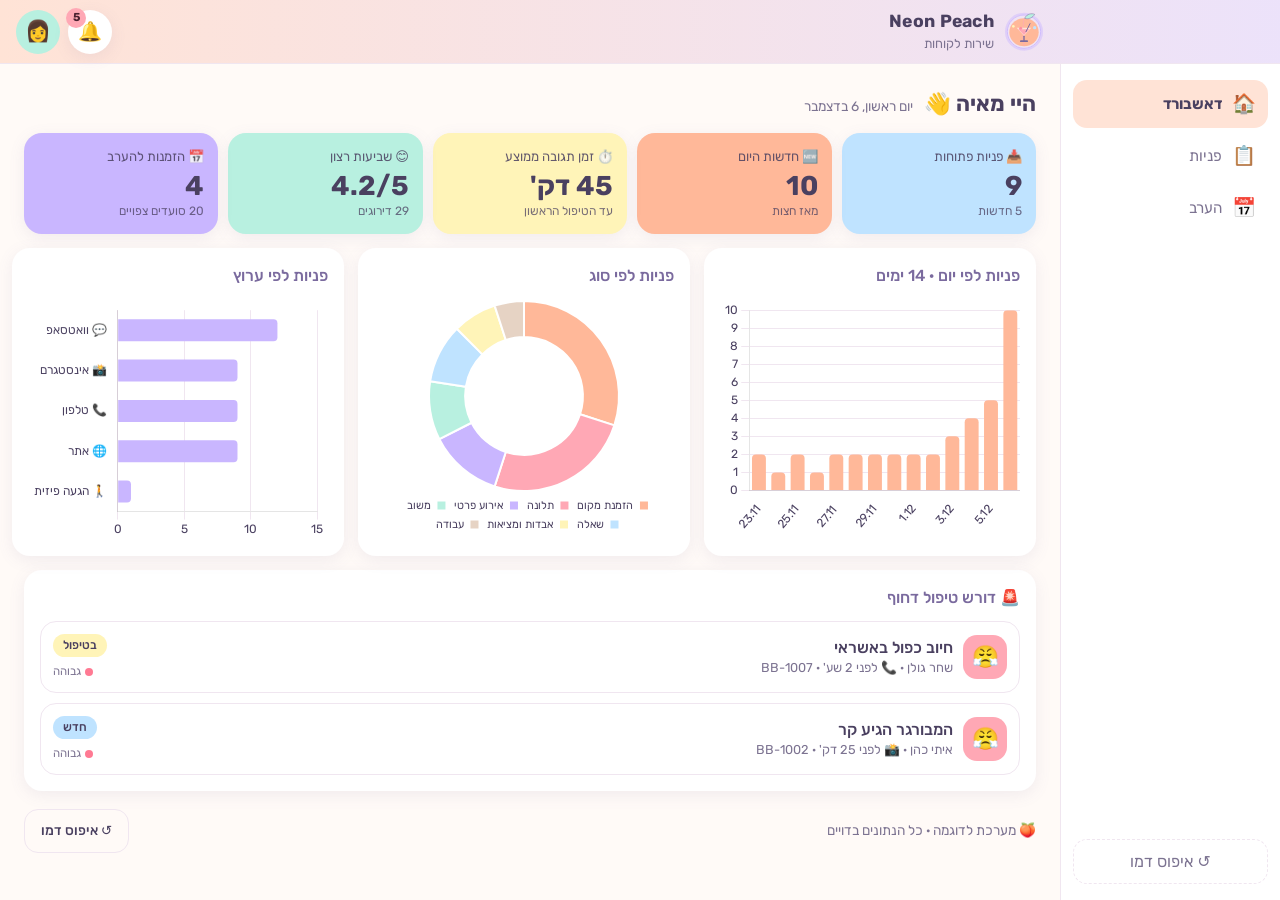
==== index.html @ 72d0e00c "Build Neon Peach customer service dashboard Dashboard with KPIs, charts, urgent list, filterable tic" ====
<!doctype html>
<html lang="he" dir="rtl">
<head>
  <meta charset="utf-8">
  <meta name="viewport" content="width=device-width, initial-scale=1">
  <title>Neon Peach · שירות לקוחות</title>
  <meta name="theme-color" content="#FFB899">
  <link rel="icon" href="assets/logo.svg" type="image/svg+xml">
  <link rel="preconnect" href="https://fonts.googleapis.com">
  <link rel="preconnect" href="https://fonts.gstatic.com" crossorigin>
  <link href="https://fonts.googleapis.com/css2?family=Rubik:wght@400;500;700&display=swap" rel="stylesheet">
  <link rel="stylesheet" href="styles.css">
</head>
<body>
  <header class="topbar">
    <div class="brand">
      <img src="assets/logo.svg" alt="" width="40" height="40">
      <div>
        <div class="brand-name">Neon Peach</div>
        <div class="brand-sub">שירות לקוחות</div>
      </div>
    </div>
    <div class="topbar-actions">
      <button class="icon-btn" id="bellBtn" aria-label="פניות חדשות">🔔<span class="badge" id="bellCount">0</span></button>
      <div class="me" title="מאיה · שירות לקוחות">👩</div>
    </div>
  </header>

  <nav class="nav" aria-label="ניווט ראשי">
    <button class="nav-item active" data-view="dashboard"><span>🏠</span>דאשבורד</button>
    <button class="nav-item" data-view="tickets"><span>📋</span>פניות</button>
    <button class="nav-item" data-view="tonight"><span>📅</span>הערב</button>
    <button class="nav-reset js-reset" id="resetBtn" title="החזרת הנתונים למצב ההתחלתי">↺ איפוס דמו</button>
  </nav>

  <main class="main">
    <!-- Dashboard -->
    <section class="view active" id="view-dashboard">
      <h1 class="view-title">היי מאיה 👋 <small id="todayLabel"></small></h1>
      <div class="kpis" id="kpis"></div>
      <div class="charts">
        <div class="card chart-card wide"><h2>פניות לפי יום · 14 ימים</h2><div class="chart-box"><canvas id="chartDays"></canvas></div></div>
        <div class="card chart-card"><h2>פניות לפי סוג</h2><div class="chart-box"><canvas id="chartCats"></canvas></div></div>
        <div class="card chart-card"><h2>פניות לפי ערוץ</h2><div class="chart-box"><canvas id="chartChannels"></canvas></div></div>
      </div>
      <div class="card">
        <h2>🚨 דורש טיפול דחוף</h2>
        <div class="list" id="urgentList"></div>
      </div>
      <div class="demo-footer">
        <span>🍑 מערכת לדוגמה · כל הנתונים בדויים</span>
        <button class="btn ghost js-reset">↺ איפוס דמו</button>
      </div>
    </section>

    <!-- Tickets -->
    <section class="view" id="view-tickets">
      <h1 class="view-title">פניות <small id="ticketCount"></small></h1>
      <div class="toolbar">
        <input type="search" id="search" placeholder="🔍 חיפוש לפי שם, טלפון, נושא או מזהה" aria-label="חיפוש">
        <select id="sort" aria-label="מיון">
          <option value="new">חדש ← ישן</option>
          <option value="priority">לפי עדיפות</option>
          <option value="status">לפי סטטוס</option>
        </select>
      </div>
      <div class="filters" id="filters"></div>
      <div class="list" id="ticketList"></div>
    </section>

    <!-- Tonight -->
    <section class="view" id="view-tonight">
      <h1 class="view-title">הזמנות להערב <small id="tonightSummary"></small></h1>
      <div class="list" id="tonightList"></div>
    </section>
  </main>

  <!-- Ticket details -->
  <div class="overlay" id="overlay" hidden></div>
  <aside class="drawer" id="drawer" aria-hidden="true" role="dialog" aria-modal="true" aria-labelledby="dTitle">
    <div class="drawer-handle"></div>
    <div class="drawer-body" id="drawerBody"></div>
  </aside>

  <div class="toast" id="toast" role="status" aria-live="polite"></div>

  <script src="vendor/chart.umd.js"></script>
  <script src="data.js"></script>
  <script src="app.js"></script>
</body>
</html>
---- styles.css ----
/* Neon Peach — pastel theme, mobile-first */
:root {
  --peach: #FFB899;
  --peach-soft: #FFE3D6;
  --lavender: #C9B6FF;
  --mint: #B8F0E0;
  --blue: #BFE3FF;
  --butter: #FFF4B8;
  --coral: #FFA8B5;
  --bg: #FFFAF7;
  --surface: #FFFFFF;
  --text: #4A4060;
  --muted: #7C7391;
  --deep: #7A6A9E;
  --border: #F0E6F0;
  --shadow: 0 4px 16px rgba(122, 106, 158, .10);
  --radius: 18px;
  --nav-h: 68px;
  --top-h: 64px;
}
@media (prefers-color-scheme: dark) {
  :root:not([data-theme="light"]) {
    --bg: #241F31; --surface: #312A43; --text: #F3EEFA; --muted: #B9AECF;
    --border: #463D5C; --peach-soft: #4A3A44; --shadow: 0 4px 16px rgba(0,0,0,.3);
  }
}
:root[data-theme="dark"] {
  --bg: #241F31; --surface: #312A43; --text: #F3EEFA; --muted: #B9AECF;
  --border: #463D5C; --peach-soft: #4A3A44; --shadow: 0 4px 16px rgba(0,0,0,.3);
}

* { box-sizing: border-box; }
html { -webkit-text-size-adjust: 100%; }
body {
  margin: 0; font-family: "Rubik", system-ui, sans-serif; font-size: 16px;
  background: var(--bg); color: var(--text); line-height: 1.45;
  padding-bottom: calc(var(--nav-h) + env(safe-area-inset-bottom));
  overflow-x: hidden;
}
button, input, select, textarea { font: inherit; color: inherit; }
button { cursor: pointer; }
h1, h2 { margin: 0; }
h2 { font-size: 1rem; font-weight: 500; color: var(--deep); margin-bottom: 12px; }
@media (prefers-color-scheme: dark) { :root:not([data-theme="light"]) h2 { color: var(--lavender); } }

/* Top bar */
.topbar {
  position: sticky; top: 0; z-index: 20; height: var(--top-h);
  display: flex; align-items: center; justify-content: space-between;
  padding: 0 16px; background: linear-gradient(90deg, var(--peach-soft), color-mix(in srgb, var(--lavender) 35%, var(--bg)));
  border-bottom: 1px solid var(--border);
}
.brand { display: flex; align-items: center; gap: 10px; }
.brand-name { font-weight: 700; font-size: 1.1rem; letter-spacing: .3px; }
.brand-sub { font-size: .8rem; color: var(--muted); }
.topbar-actions { display: flex; align-items: center; gap: 8px; }
.icon-btn {
  position: relative; width: 44px; height: 44px; border-radius: 50%;
  border: 0; background: var(--surface); font-size: 1.2rem; box-shadow: var(--shadow);
}
.badge {
  position: absolute; top: -2px; left: -2px; min-width: 20px; height: 20px; padding: 0 5px;
  border-radius: 10px; background: var(--coral); color: #4A2030; font-size: .72rem; font-weight: 700;
  display: grid; place-items: center;
}
.me { width: 44px; height: 44px; border-radius: 50%; background: var(--mint); display: grid; place-items: center; font-size: 1.3rem; }

/* Navigation: bottom bar on mobile */
.nav {
  position: fixed; bottom: 0; inset-inline: 0; z-index: 20;
  height: calc(var(--nav-h) + env(safe-area-inset-bottom)); padding-bottom: env(safe-area-inset-bottom);
  display: flex; background: var(--surface); border-top: 1px solid var(--border); box-shadow: 0 -4px 16px rgba(122,106,158,.08);
}
.nav-item {
  flex: 1; border: 0; background: none; display: flex; flex-direction: column; align-items: center; justify-content: center;
  gap: 2px; font-size: .78rem; color: var(--muted);
}
.nav-item span { font-size: 1.35rem; }
.nav-item.active { color: var(--text); font-weight: 700; }
.nav-item.active span { background: var(--peach-soft); border-radius: 12px; padding: 0 14px; }
.nav-reset { display: none; }

/* Main */
.main { padding: 16px; max-width: 1280px; margin: 0 auto; }
.view { display: none; }
.view.active { display: block; animation: fade .2s ease; }
@keyframes fade { from { opacity: 0; transform: translateY(4px); } }
.view-title { font-size: 1.35rem; margin-bottom: 14px; }
.view-title small { font-size: .85rem; color: var(--muted); font-weight: 400; margin-inline-start: 6px; }
.card { background: var(--surface); border-radius: var(--radius); padding: 16px; box-shadow: var(--shadow); margin-bottom: 14px; }

/* KPIs */
.kpis { display: grid; grid-template-columns: repeat(2, minmax(0, 1fr)); gap: 10px; margin-bottom: 14px; }
.kpi { border-radius: var(--radius); padding: 14px; color: #4A4060; box-shadow: var(--shadow); }
.kpi:last-child:nth-child(odd) { grid-column: 1 / -1; }
.kpi-label { font-size: .82rem; opacity: .85; }
.kpi-value { font-size: 1.7rem; font-weight: 700; line-height: 1.2; margin-top: 4px; }
.kpi-hint { font-size: .75rem; opacity: .75; }

/* Charts */
.charts { display: grid; grid-template-columns: 1fr; gap: 0; }
.chart-box { position: relative; height: 220px; }

/* Lists / ticket cards */
.list { display: flex; flex-direction: column; gap: 10px; }
.ticket {
  display: grid; grid-template-columns: 44px 1fr auto; gap: 10px; align-items: center;
  width: 100%; text-align: start; border: 1px solid var(--border); background: var(--surface);
  border-radius: 16px; padding: 12px; box-shadow: var(--shadow);
}
.card .ticket { box-shadow: none; }
.ticket-emoji { width: 44px; height: 44px; border-radius: 14px; display: grid; place-items: center; font-size: 1.35rem; }
.ticket-main { min-width: 0; }
.ticket-subject { font-weight: 500; white-space: nowrap; overflow: hidden; text-overflow: ellipsis; }
.ticket-meta { font-size: .8rem; color: var(--muted); white-space: nowrap; overflow: hidden; text-overflow: ellipsis; }
.ticket-side { display: flex; flex-direction: column; align-items: flex-end; gap: 6px; }
.empty { text-align: center; color: var(--muted); padding: 30px 10px; }

.pill { display: inline-flex; align-items: center; gap: 4px; padding: 3px 10px; border-radius: 999px; font-size: .75rem; font-weight: 500; color: #4A4060; white-space: nowrap; }
.st-new { background: var(--blue); }
.st-in_progress { background: var(--butter); }
.st-resolved { background: var(--mint); }
.st-closed { background: #E6E1EE; }
.pr { font-size: .72rem; color: var(--muted); white-space: nowrap; }
.pr::before { content: ""; display: inline-block; width: 8px; height: 8px; border-radius: 50%; margin-inline-end: 4px; vertical-align: middle; }
.pr-high::before { background: #FF7A93; }
.pr-medium::before { background: #FFC15E; }
.pr-low::before { background: #8FD9B6; }

/* Toolbar + filters */
.toolbar { display: flex; gap: 8px; margin-bottom: 10px; }
.toolbar input, .toolbar select, .field select, .field textarea {
  min-height: 44px; border: 1px solid var(--border); background: var(--surface); border-radius: 14px; padding: 0 12px;
}
.toolbar input { flex: 1; min-width: 0; }
.filters { display: flex; flex-direction: column; gap: 8px; margin-bottom: 12px; }
.chip-row { display: flex; gap: 6px; overflow-x: auto; padding-bottom: 2px; scrollbar-width: none; }
.chip-row::-webkit-scrollbar { display: none; }
.chip {
  flex: none; min-height: 36px; padding: 0 12px; border-radius: 999px; border: 1px solid var(--border);
  background: var(--surface); font-size: .85rem;
}
.chip[aria-pressed="true"] { background: var(--lavender); border-color: var(--lavender); color: #3A2F55; font-weight: 500; }

/* Drawer (bottom sheet on mobile) */
.overlay { position: fixed; inset: 0; background: rgba(40, 30, 60, .35); z-index: 30; }
.drawer {
  position: fixed; z-index: 40; inset-inline: 0; bottom: 0; max-height: 92vh;
  background: var(--surface); border-radius: 24px 24px 0 0; box-shadow: 0 -8px 30px rgba(0,0,0,.15);
  transform: translateY(calc(100% + 40px)); visibility: hidden; transition: transform .25s ease, visibility .25s;
  display: flex; flex-direction: column;
}
.drawer.open { transform: none; visibility: visible; }
.drawer-handle { width: 44px; height: 5px; border-radius: 3px; background: var(--border); margin: 10px auto 0; flex: none; }
.drawer-body { overflow-y: auto; padding: 12px 16px calc(24px + env(safe-area-inset-bottom)); }
.d-head { display: flex; align-items: flex-start; gap: 10px; margin-bottom: 12px; }
.d-head h3 { margin: 0; font-size: 1.15rem; }
.d-close { margin-inline-start: auto; width: 44px; height: 44px; border-radius: 50%; border: 0; background: var(--peach-soft); font-size: 1.1rem; flex: none; }
.d-section { border-top: 1px solid var(--border); padding: 12px 0; }
.d-msg { background: var(--peach-soft); border-radius: 16px; padding: 12px; white-space: pre-wrap; }
.d-actions { display: flex; gap: 8px; margin-top: 10px; }
.btn {
  min-height: 44px; padding: 0 16px; border-radius: 14px; border: 0; background: var(--peach); color: #4A2A1E;
  font-weight: 500; display: inline-flex; align-items: center; justify-content: center; gap: 6px; text-decoration: none;
}
.btn.secondary { background: var(--lavender); color: #3A2F55; }
.btn.ghost { background: transparent; border: 1px solid var(--border); color: var(--text); }
.btn.grow { flex: 1; }
.seg { display: grid; grid-template-columns: repeat(4, 1fr); gap: 4px; background: var(--bg); padding: 4px; border-radius: 14px; }
.seg button { min-height: 40px; border: 0; border-radius: 10px; background: transparent; font-size: .85rem; }
.seg button[aria-pressed="true"] { background: var(--surface); box-shadow: var(--shadow); font-weight: 700; }
.fields { display: grid; grid-template-columns: 1fr 1fr; gap: 8px; }
.field label { display: block; font-size: .8rem; color: var(--muted); margin-bottom: 4px; }
.field select { width: 100%; }
.field textarea { width: 100%; padding: 10px 12px; min-height: 70px; resize: vertical; }
.quick { display: flex; gap: 6px; overflow-x: auto; scrollbar-width: none; padding-bottom: 4px; }
.quick .chip { background: var(--mint); border-color: var(--mint); color: #24453A; }
.timeline { list-style: none; margin: 0; padding: 0; display: flex; flex-direction: column; gap: 8px; }
.timeline li { border-inline-start: 3px solid var(--lavender); padding: 2px 10px; }
.timeline .when { font-size: .75rem; color: var(--muted); }
.kv { display: grid; grid-template-columns: auto 1fr; gap: 4px 12px; font-size: .92rem; }
.kv dt { color: var(--muted); }
.kv dd { margin: 0; }

/* Tonight */
.res-time { font-weight: 700; font-size: 1.05rem; }

/* Toast */
.toast {
  position: fixed; z-index: 50; inset-inline: 16px; bottom: calc(var(--nav-h) + 16px); margin: 0 auto; max-width: 420px;
  background: var(--text); color: var(--bg); padding: 12px 16px; border-radius: 14px; text-align: center;
  opacity: 0; transform: translateY(10px); transition: .2s; pointer-events: none;
}
.toast.show { opacity: 1; transform: none; }

:focus-visible { outline: 3px solid var(--lavender); outline-offset: 2px; }

/* Tablet */
@media (min-width: 600px) {
  .kpis { grid-template-columns: repeat(3, minmax(0, 1fr)); }
  .kpi:last-child:nth-child(odd) { grid-column: auto; }
  .charts { grid-template-columns: 1fr 1fr; gap: 0 14px; }
  .chart-card.wide { grid-column: 1 / -1; }
}

/* Desktop: sidebar + side drawer */
@media (min-width: 1024px) {
  body { padding-bottom: 0; padding-inline-start: 220px; }
  .topbar { margin-inline-start: -220px; padding-inline-start: 236px; }
  .nav {
    top: var(--top-h); bottom: 0; inset-inline-start: 0; inset-inline-end: auto; width: 220px; height: auto;
    flex-direction: column; gap: 4px; padding: 16px 12px; border-top: 0; border-inline-end: 1px solid var(--border); box-shadow: none;
  }
  .nav-item { flex: none; flex-direction: row; justify-content: flex-start; gap: 10px; padding: 10px 12px; border-radius: 14px; font-size: .95rem; }
  .nav-item span { font-size: 1.2rem; padding: 0 !important; background: none !important; }
  .nav-item.active { background: var(--peach-soft); }
  .nav-reset { display: block; margin-top: auto; border: 1px dashed var(--border); background: none; border-radius: 14px; padding: 10px; color: var(--muted); }
  .main { padding: 24px; }
  .kpis { grid-template-columns: repeat(5, minmax(0, 1fr)); }
  .charts { grid-template-columns: 2fr 1fr 1fr; }
  .chart-card.wide { grid-column: auto; }
  .chart-box { height: 240px; }
  .drawer {
    inset-inline-start: auto; inset-inline-end: 0; top: 0; bottom: 0; width: 440px; max-height: none;
    border-radius: 24px 0 0 24px; transform: translateX(calc(-100% - 40px));
  }
  .drawer.open { transform: none; }
  .drawer-handle { display: none; }
  .toast { bottom: 24px; }
}

.demo-footer { display: flex; align-items: center; justify-content: space-between; gap: 10px; flex-wrap: wrap; color: var(--muted); font-size: .85rem; padding: 4px 0 12px; }
.sr { position: absolute; width: 1px; height: 1px; overflow: hidden; clip: rect(0 0 0 0); white-space: nowrap; }
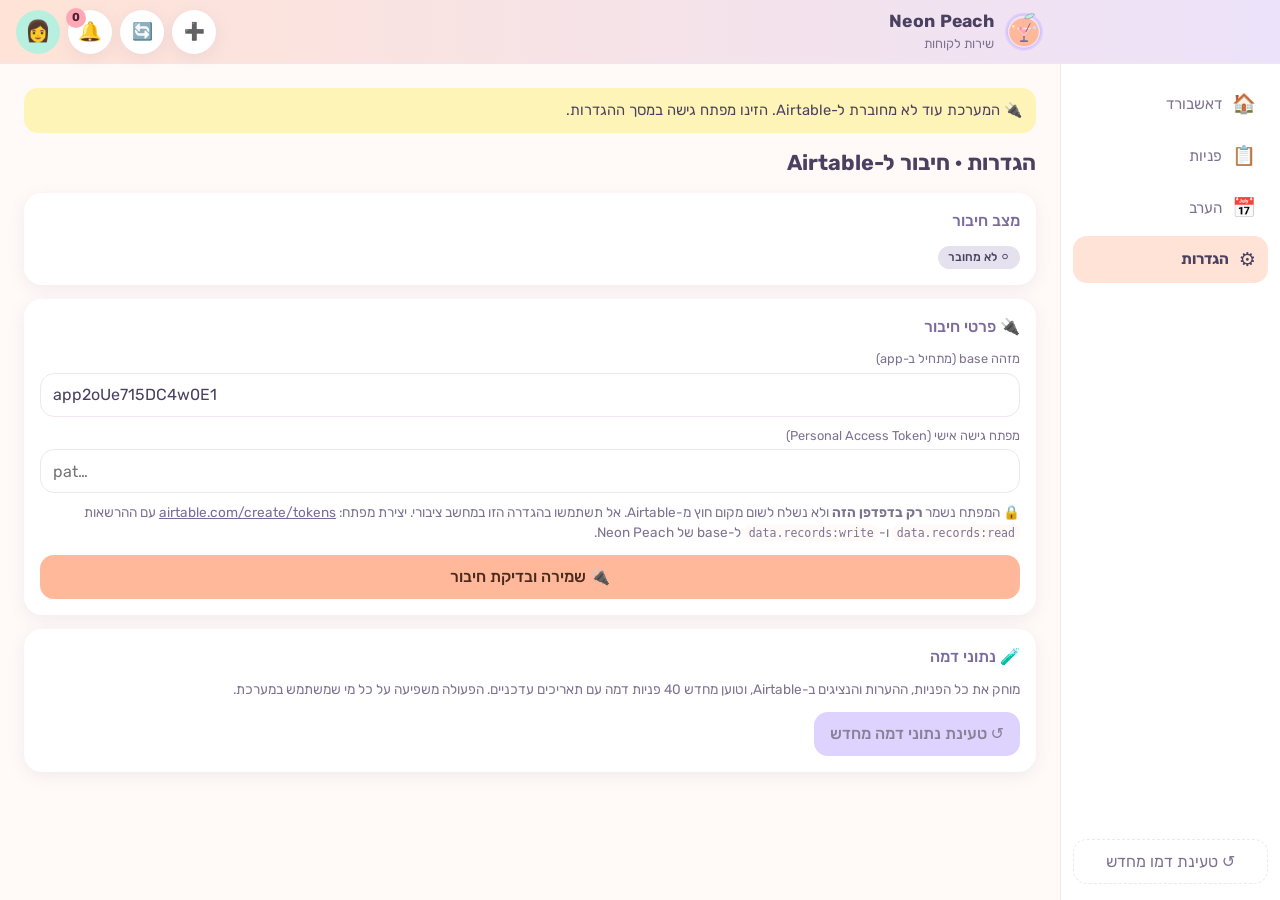
==== commit 4c21d7f6: "Connect dashboard to Airtable All tickets, notes and agents are read from and written to Airtable. A" ====
--- a/index.html
+++ b/index.html
@@ -21,6 +21,8 @@
       </div>
     </div>
     <div class="topbar-actions">
+      <button class="icon-btn js-new" aria-label="פנייה חדשה" title="פנייה חדשה">➕</button>
+      <button class="icon-btn" id="refreshBtn" aria-label="רענון נתונים מ-Airtable" title="רענון מ-Airtable">🔄</button>
       <button class="icon-btn" id="bellBtn" aria-label="פניות חדשות">🔔<span class="badge" id="bellCount">0</span></button>
       <div class="me" title="מאיה · שירות לקוחות">👩</div>
     </div>
@@ -30,10 +32,12 @@
     <button class="nav-item active" data-view="dashboard"><span>🏠</span>דאשבורד</button>
     <button class="nav-item" data-view="tickets"><span>📋</span>פניות</button>
     <button class="nav-item" data-view="tonight"><span>📅</span>הערב</button>
-    <button class="nav-reset js-reset" id="resetBtn" title="החזרת הנתונים למצב ההתחלתי">↺ איפוס דמו</button>
+    <button class="nav-item" data-view="settings"><span>⚙️</span>הגדרות</button>
+    <button class="nav-reset js-reset" id="resetBtn" title="מחיקת הנתונים ב-Airtable וטעינת נתוני הדמה מחדש">↺ טעינת דמו מחדש</button>
   </nav>
 
   <main class="main">
+    <div class="conn" id="connStatus" role="status" aria-live="polite" hidden></div>
     <!-- Dashboard -->
     <section class="view active" id="view-dashboard">
       <h1 class="view-title">היי מאיה 👋 <small id="todayLabel"></small></h1>
@@ -48,14 +52,14 @@
         <div class="list" id="urgentList"></div>
       </div>
       <div class="demo-footer">
-        <span>🍑 מערכת לדוגמה · כל הנתונים בדויים</span>
-        <button class="btn ghost js-reset">↺ איפוס דמו</button>
+        <span>🍑 מערכת לדוגמה · הנתונים נשמרים ב-Airtable</span>
+        <button class="btn ghost js-reset">↺ טעינת נתוני דמה מחדש</button>
       </div>
     </section>
 
     <!-- Tickets -->
     <section class="view" id="view-tickets">
-      <h1 class="view-title">פניות <small id="ticketCount"></small></h1>
+      <div class="title-row"><h1 class="view-title">פניות <small id="ticketCount"></small></h1><button class="btn js-new">➕ פנייה חדשה</button></div>
       <div class="toolbar">
         <input type="search" id="search" placeholder="🔍 חיפוש לפי שם, טלפון, נושא או מזהה" aria-label="חיפוש">
         <select id="sort" aria-label="מיון">
@@ -73,6 +77,31 @@
       <h1 class="view-title">הזמנות להערב <small id="tonightSummary"></small></h1>
       <div class="list" id="tonightList"></div>
     </section>
+
+    <!-- Settings -->
+    <section class="view" id="view-settings">
+      <h1 class="view-title">הגדרות · חיבור ל-Airtable</h1>
+      <div class="card">
+        <h2>מצב חיבור</h2>
+        <div id="setState"></div>
+      </div>
+      <form class="card form" id="settingsForm" autocomplete="off">
+        <h2>🔌 פרטי חיבור</h2>
+        <div class="field"><label for="setBase">מזהה base (מתחיל ב-app)</label><input id="setBase" dir="ltr" spellcheck="false"></div>
+        <div class="field"><label for="setToken">מפתח גישה אישי (Personal Access Token)</label><input id="setToken" type="password" dir="ltr" spellcheck="false" autocomplete="new-password"></div>
+        <p class="hint">🔒 המפתח נשמר <b>רק בדפדפן הזה</b> ולא נשלח לשום מקום חוץ מ-Airtable. אל תשתמשו בהגדרה הזו במחשב ציבורי.
+          יצירת מפתח: <a href="https://airtable.com/create/tokens" target="_blank" rel="noopener">airtable.com/create/tokens</a> עם ההרשאות <code>data.records:read</code> ו-<code>data.records:write</code> ל-base של Neon Peach.</p>
+        <div class="d-actions">
+          <button class="btn grow" type="submit" id="setSave">🔌 שמירה ובדיקת חיבור</button>
+          <button class="btn ghost" type="button" id="setDisconnect">ניתוק</button>
+        </div>
+      </form>
+      <div class="card">
+        <h2>🧪 נתוני דמה</h2>
+        <p class="hint">מוחק את כל הפניות, ההערות והנציגים ב-Airtable, וטוען מחדש 40 פניות דמה עם תאריכים עדכניים. הפעולה משפיעה על כל מי שמשתמש במערכת.</p>
+        <button class="btn secondary js-reset" id="setSeed">↺ טעינת נתוני דמה מחדש</button>
+      </div>
+    </section>
   </main>
 
   <!-- Ticket details -->
@@ -85,7 +114,9 @@
   <div class="toast" id="toast" role="status" aria-live="polite"></div>
 
   <script src="vendor/chart.umd.js"></script>
+  <script src="config.js"></script>
   <script src="data.js"></script>
+  <script src="airtable.js"></script>
   <script src="app.js"></script>
 </body>
 </html>
--- a/styles.css
+++ b/styles.css
@@ -231,3 +231,30 @@
 
 .demo-footer { display: flex; align-items: center; justify-content: space-between; gap: 10px; flex-wrap: wrap; color: var(--muted); font-size: .85rem; padding: 4px 0 12px; }
 .sr { position: absolute; width: 1px; height: 1px; overflow: hidden; clip: rect(0 0 0 0); white-space: nowrap; }
+
+/* Airtable integration */
+.conn { border-radius: 14px; padding: 12px 14px; margin-bottom: 14px; font-size: .92rem; }
+.conn.info { background: var(--blue); color: #2C3E50; }
+.conn.warn { background: var(--butter); color: #4A4060; }
+.conn.error { background: var(--coral); color: #4A2030; }
+.title-row { display: flex; align-items: center; justify-content: space-between; gap: 10px; margin-bottom: 14px; }
+.title-row .view-title { margin-bottom: 0; }
+.form .field { margin-bottom: 10px; }
+.form input, .form select { width: 100%; min-height: 44px; border: 1px solid var(--border); background: var(--surface); border-radius: 14px; padding: 0 12px; }
+.res-fields { border: 1px dashed var(--border); border-radius: 14px; padding: 8px 10px 0; margin: 0 0 10px; grid-template-columns: 1fr 1fr 1fr; }
+.res-fields[hidden] { display: none; }
+.res-fields legend { font-size: .8rem; color: var(--muted); padding: 0 4px; }
+.hint { font-size: .85rem; color: var(--muted); margin: 4px 0 12px; }
+.hint a { color: var(--deep); }
+code { background: var(--bg); border-radius: 6px; padding: 1px 5px; font-size: .85em; direction: ltr; unicode-bidi: embed; }
+.btn:disabled { opacity: .6; cursor: progress; }
+.topbar-actions .js-new, #refreshBtn { font-size: 1.05rem; }
+@media (max-width: 420px) {
+  .me { display: none; }
+  .brand-sub { display: none; }
+  .topbar-actions { gap: 6px; }
+}
+.btn[hidden] { display: none; }
+.fields > *, .res-fields > * { min-width: 0; }
+.res-fields { grid-template-columns: repeat(2, minmax(0, 1fr)); }
+.res-fields .field:first-of-type { grid-column: 1 / -1; }
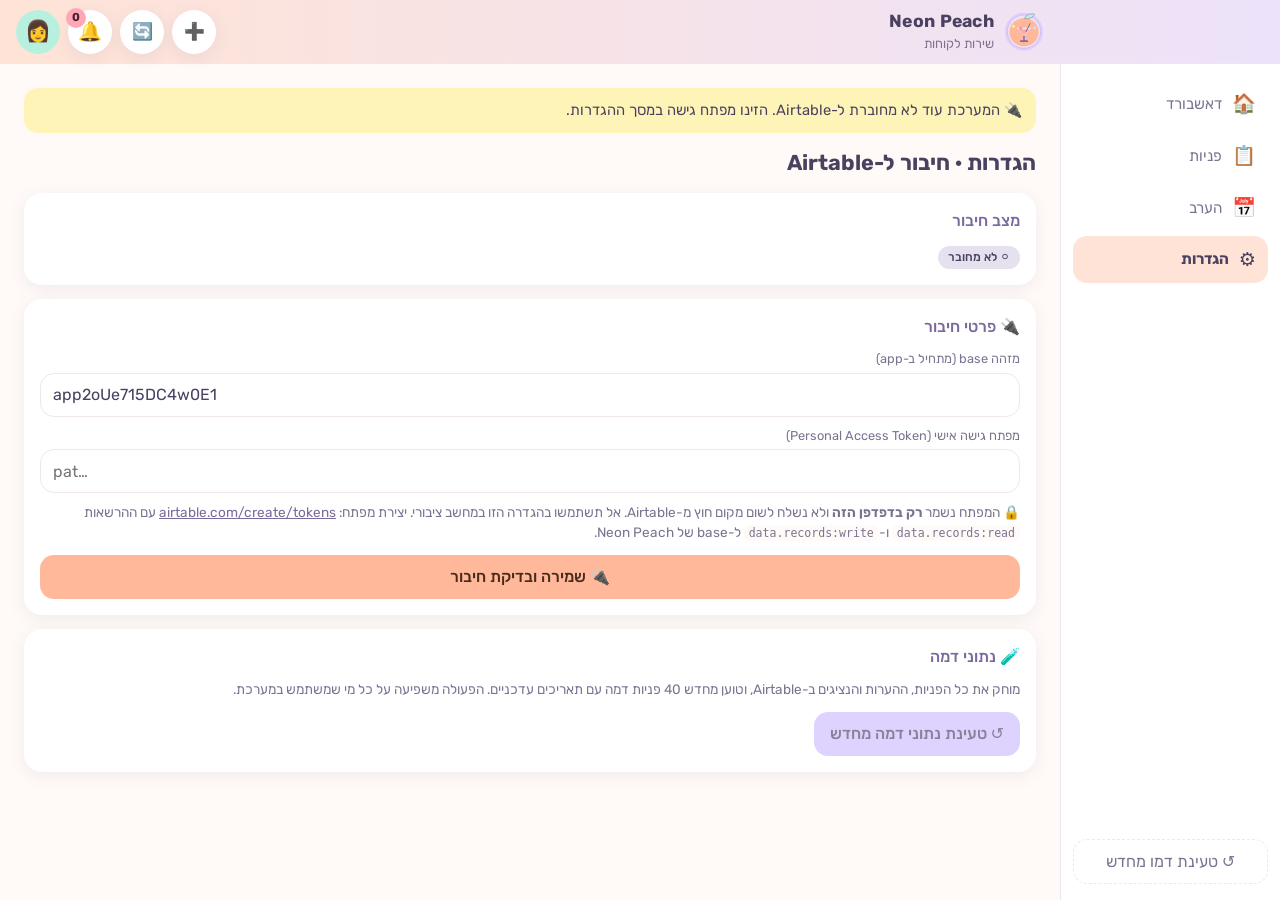
==== commit 637ce177: "Bonus: connect Open-Meteo weather API (tonight's forecast + terrace advice) Adds weather.js (free pu" ====
--- a/index.html
+++ b/index.html
@@ -42,6 +42,14 @@
     <section class="view active" id="view-dashboard">
       <h1 class="view-title">היי מאיה 👋 <small id="todayLabel"></small></h1>
       <div class="kpis" id="kpis"></div>
+      <section class="card weather" id="weatherCard" aria-live="polite">
+        <div class="weather-head">
+          <h2>🌙 מזג האוויר הערב בבר</h2>
+          <button class="chip" id="weatherRefresh" type="button" aria-label="רענון תחזית">🔄</button>
+        </div>
+        <div id="weatherBody" class="weather-body"><div class="empty">טוען תחזית…</div></div>
+        <div class="weather-src">מקור: <a href="https://open-meteo.com/" target="_blank" rel="noopener">Open-Meteo</a> · API ציבורי וחינמי · רוטשילד 42, תל אביב</div>
+      </section>
       <div class="charts">
         <div class="card chart-card wide"><h2>פניות לפי יום · 14 ימים</h2><div class="chart-box"><canvas id="chartDays"></canvas></div></div>
         <div class="card chart-card"><h2>פניות לפי סוג</h2><div class="chart-box"><canvas id="chartCats"></canvas></div></div>
@@ -75,6 +83,7 @@
     <!-- Tonight -->
     <section class="view" id="view-tonight">
       <h1 class="view-title">הזמנות להערב <small id="tonightSummary"></small></h1>
+      <div class="weather-strip" id="tonightWeather" hidden></div>
       <div class="list" id="tonightList"></div>
     </section>
 
@@ -117,6 +126,7 @@
   <script src="config.js"></script>
   <script src="data.js"></script>
   <script src="airtable.js"></script>
+  <script src="weather.js"></script>
   <script src="app.js"></script>
 </body>
 </html>
--- a/styles.css
+++ b/styles.css
@@ -258,3 +258,23 @@
 .fields > *, .res-fields > * { min-width: 0; }
 .res-fields { grid-template-columns: repeat(2, minmax(0, 1fr)); }
 .res-fields .field:first-of-type { grid-column: 1 / -1; }
+
+/* Weather (Open-Meteo) */
+.weather-head { display: flex; align-items: center; justify-content: space-between; gap: 8px; }
+.weather-head h2 { margin: 0; }
+.weather-body { margin-top: 10px; }
+.weather-now { display: flex; align-items: center; gap: 14px; flex-wrap: wrap; }
+.weather-emoji { font-size: 2.6rem; line-height: 1; }
+.weather-temp { font-size: 1.8rem; font-weight: 700; font-variant-numeric: tabular-nums; }
+.weather-desc { color: var(--muted); font-size: .9rem; }
+.terrace { margin-top: 12px; padding: 10px 12px; border-radius: 14px; font-weight: 500; }
+.terrace.open { background: var(--mint); color: #24453A; }
+.terrace.closed { background: var(--coral); color: #4A2030; }
+.terrace small { display: block; font-weight: 400; opacity: .85; }
+.hours { display: flex; gap: 6px; overflow-x: auto; margin-top: 12px; padding-bottom: 4px; scrollbar-width: thin; }
+.hour { flex: none; min-width: 58px; text-align: center; background: var(--bg); border-radius: 12px; padding: 6px 4px; font-size: .8rem; font-variant-numeric: tabular-nums; }
+.hour b { display: block; font-size: .95rem; }
+.hour .rain { color: var(--deep); }
+.weather-src { margin-top: 10px; font-size: .75rem; color: var(--muted); }
+.weather-src a { color: var(--deep); }
+.weather-strip { background: var(--surface); border-radius: 14px; padding: 10px 14px; margin-bottom: 12px; box-shadow: var(--shadow); font-size: .92rem; }
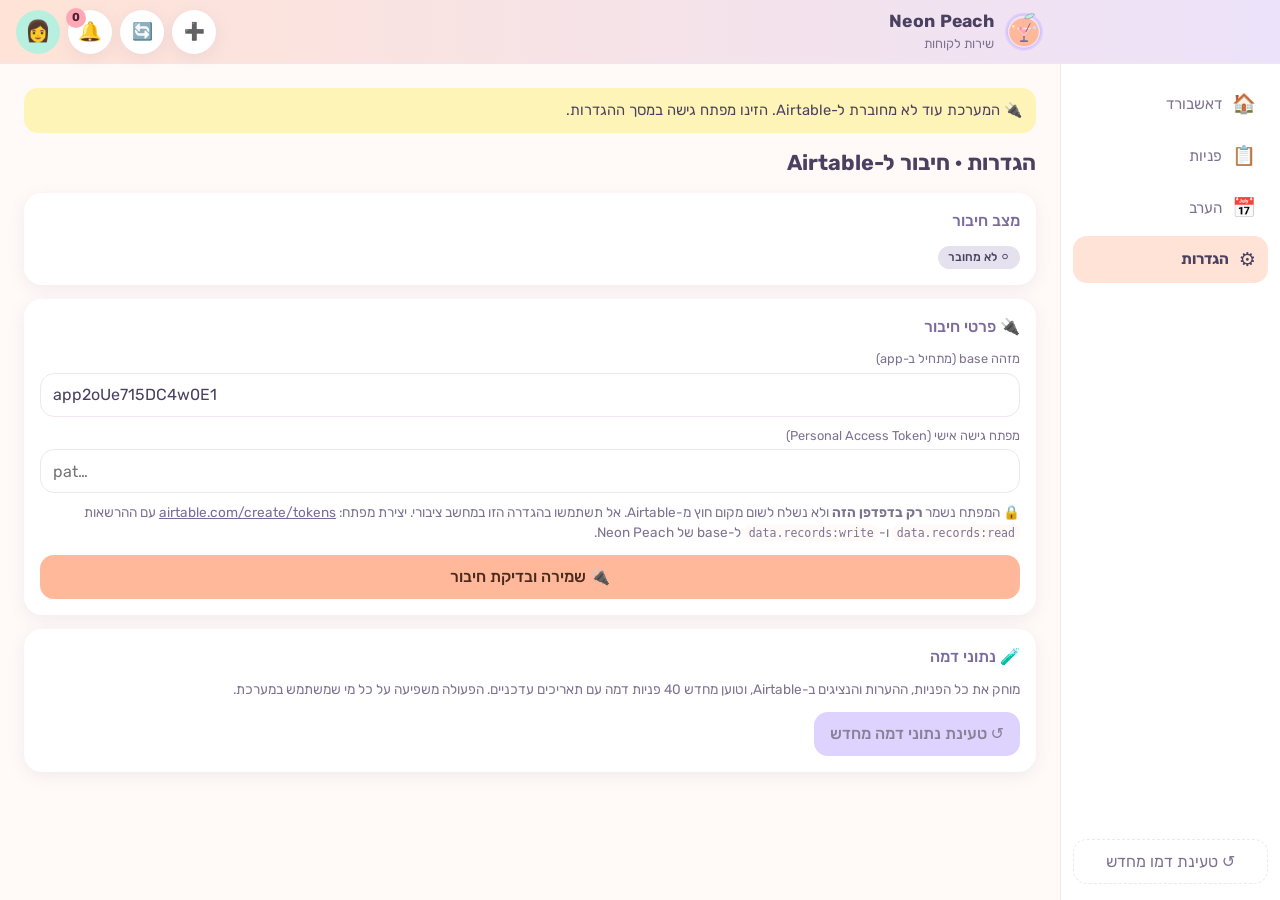
==== commit bcee55f9: "10-day weather outlook; terrace closed below 14° or when rain is expected Switches the forecast mode" ====
--- a/index.html
+++ b/index.html
@@ -44,11 +44,11 @@
       <div class="kpis" id="kpis"></div>
       <section class="card weather" id="weatherCard" aria-live="polite">
         <div class="weather-head">
-          <h2>🌙 מזג האוויר הערב בבר</h2>
+          <h2>🌙 מזג האוויר בבר: הערב ו-10 ימים</h2>
           <button class="chip" id="weatherRefresh" type="button" aria-label="רענון תחזית">🔄</button>
         </div>
         <div id="weatherBody" class="weather-body"><div class="empty">טוען תחזית…</div></div>
-        <div class="weather-src">מקור: <a href="https://open-meteo.com/" target="_blank" rel="noopener">Open-Meteo</a> · API ציבורי וחינמי · רוטשילד 42, תל אביב</div>
+        <div class="weather-src">מקור: <a href="https://open-meteo.com/" target="_blank" rel="noopener">Open-Meteo</a> (מודל ECMWF) · API ציבורי וחינמי · רוטשילד 42, תל אביב</div>
       </section>
       <div class="charts">
         <div class="card chart-card wide"><h2>פניות לפי יום · 14 ימים</h2><div class="chart-box"><canvas id="chartDays"></canvas></div></div>
--- a/styles.css
+++ b/styles.css
@@ -278,3 +278,32 @@
 .weather-src { margin-top: 10px; font-size: .75rem; color: var(--muted); }
 .weather-src a { color: var(--deep); }
 .weather-strip { background: var(--surface); border-radius: 14px; padding: 10px 14px; margin-bottom: 12px; box-shadow: var(--shadow); font-size: .92rem; }
+
+/* Seating (terrace depends on the forecast) */
+.seat-field { grid-column: 1 / -1; }
+.seat-label { display: block; font-size: .8rem; color: var(--muted); margin-bottom: 4px; }
+.seat-options { display: flex; gap: 8px; flex-wrap: wrap; }
+.seat-opt { display: inline-flex; align-items: center; gap: 6px; min-height: 40px; padding: 0 12px; border: 1px solid var(--border); border-radius: 12px; background: var(--surface); cursor: pointer; }
+.seat-opt.disabled { opacity: .5; cursor: not-allowed; text-decoration: line-through; }
+.seat-hint { font-size: .8rem; margin: 6px 0 0; }
+.seat-hint.ok { color: #2F7A5C; }
+.seat-hint.no { color: #B4475E; }
+@media (prefers-color-scheme: dark) { :root:not([data-theme="light"]) .seat-hint.ok { color: var(--mint); } :root:not([data-theme="light"]) .seat-hint.no { color: var(--coral); } }
+.d-head > div { min-width: 0; flex: 1; }
+.d-head h3 { overflow-wrap: anywhere; }
+
+/* 10-day outlook */
+.days-title { font-size: .95rem; font-weight: 500; color: var(--deep); margin: 16px 0 8px; }
+@media (prefers-color-scheme: dark) { :root:not([data-theme="light"]) .days-title { color: var(--lavender); } }
+.days { list-style: none; margin: 0; padding: 0; display: flex; flex-direction: column; gap: 6px; }
+.day { display: grid; grid-template-columns: 64px 32px minmax(0, 1fr) minmax(0, 1.4fr); align-items: center; gap: 8px;
+  padding: 8px 10px; border-radius: 12px; background: var(--bg); border-inline-start: 4px solid var(--mint); font-variant-numeric: tabular-nums; }
+.day.closed { border-inline-start-color: var(--coral); }
+.day small { display: block; font-size: .75rem; color: var(--muted); }
+.day-emoji { font-size: 1.4rem; text-align: center; }
+.day-terrace { font-size: .85rem; font-weight: 500; }
+.day.closed .day-terrace { color: #B4475E; }
+.day.open .day-terrace { color: #2F7A5C; }
+@media (prefers-color-scheme: dark) { :root:not([data-theme="light"]) .day.closed .day-terrace { color: var(--coral); } :root:not([data-theme="light"]) .day.open .day-terrace { color: var(--mint); } }
+.days-rule { font-size: .78rem; color: var(--muted); margin: 8px 0 0; }
+@media (max-width: 420px) { .day { grid-template-columns: 56px 28px minmax(0, 1fr); } .day-terrace { grid-column: 1 / -1; } }
